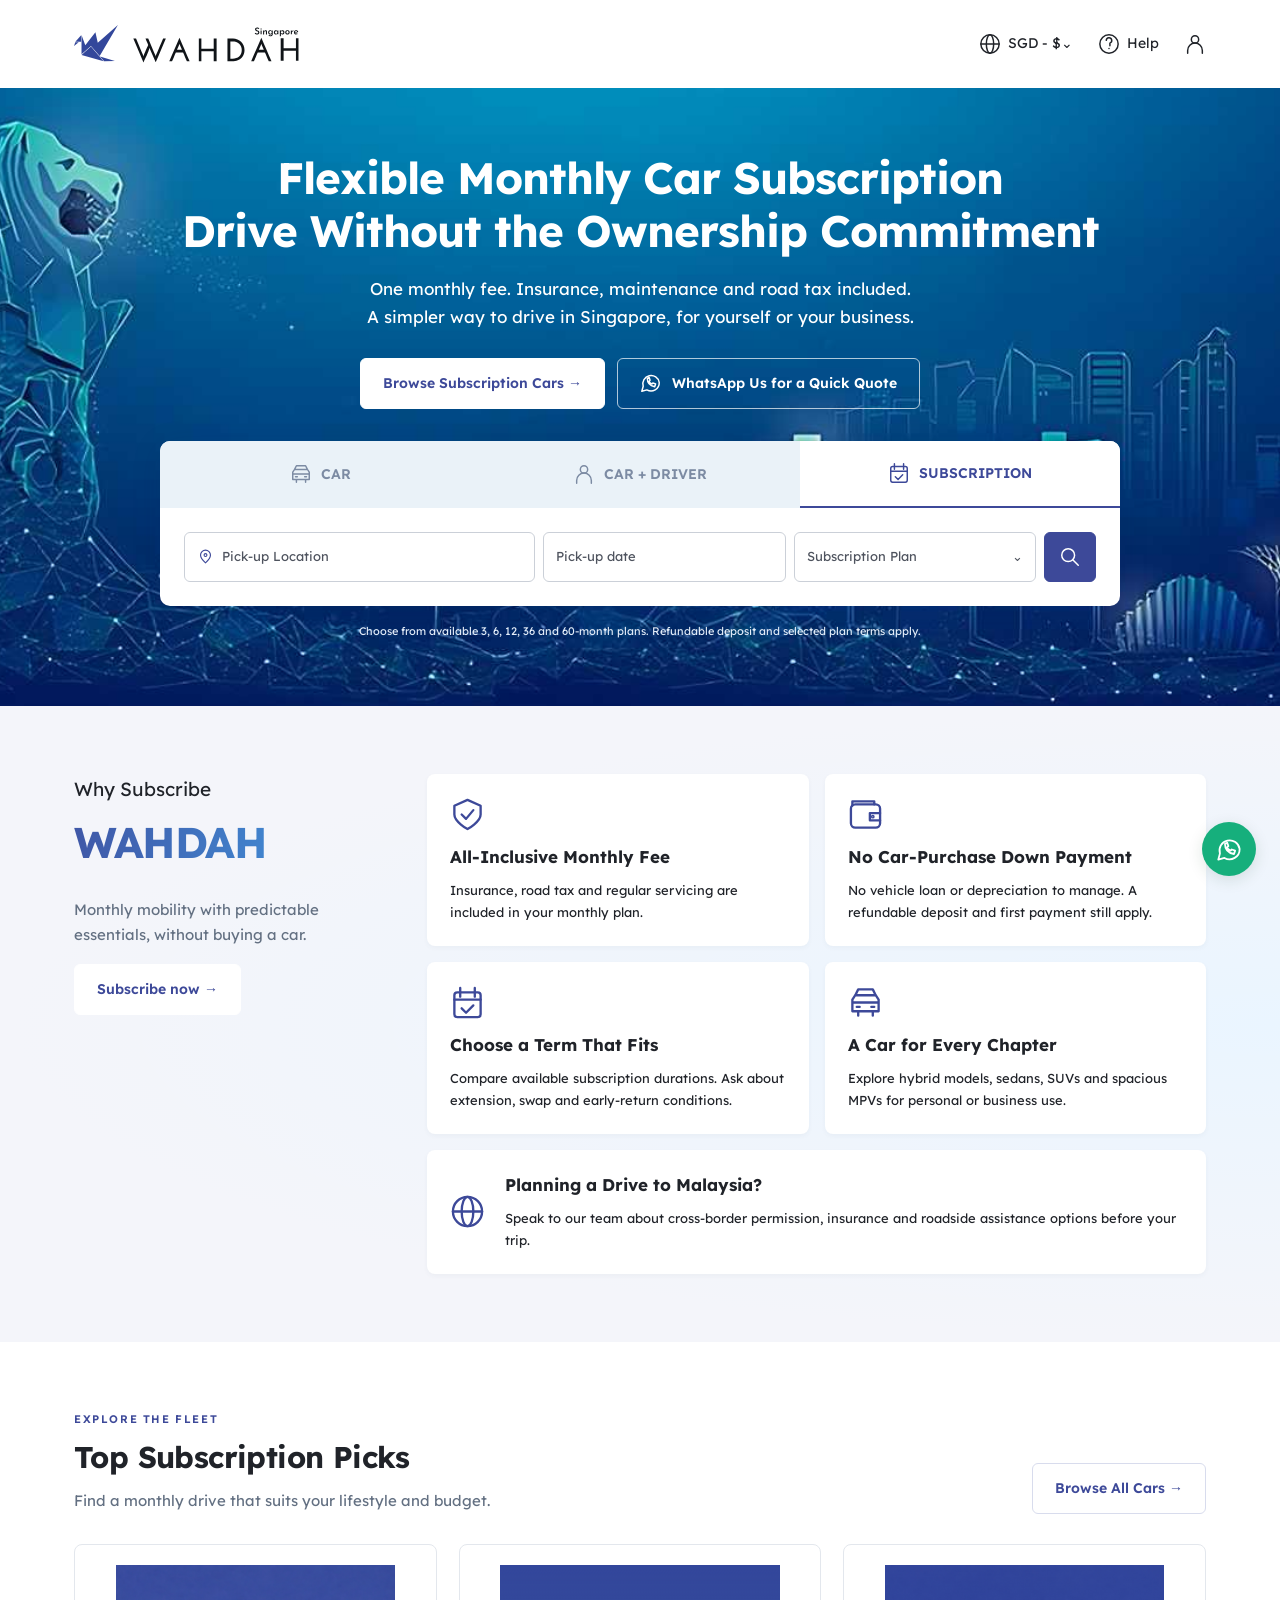
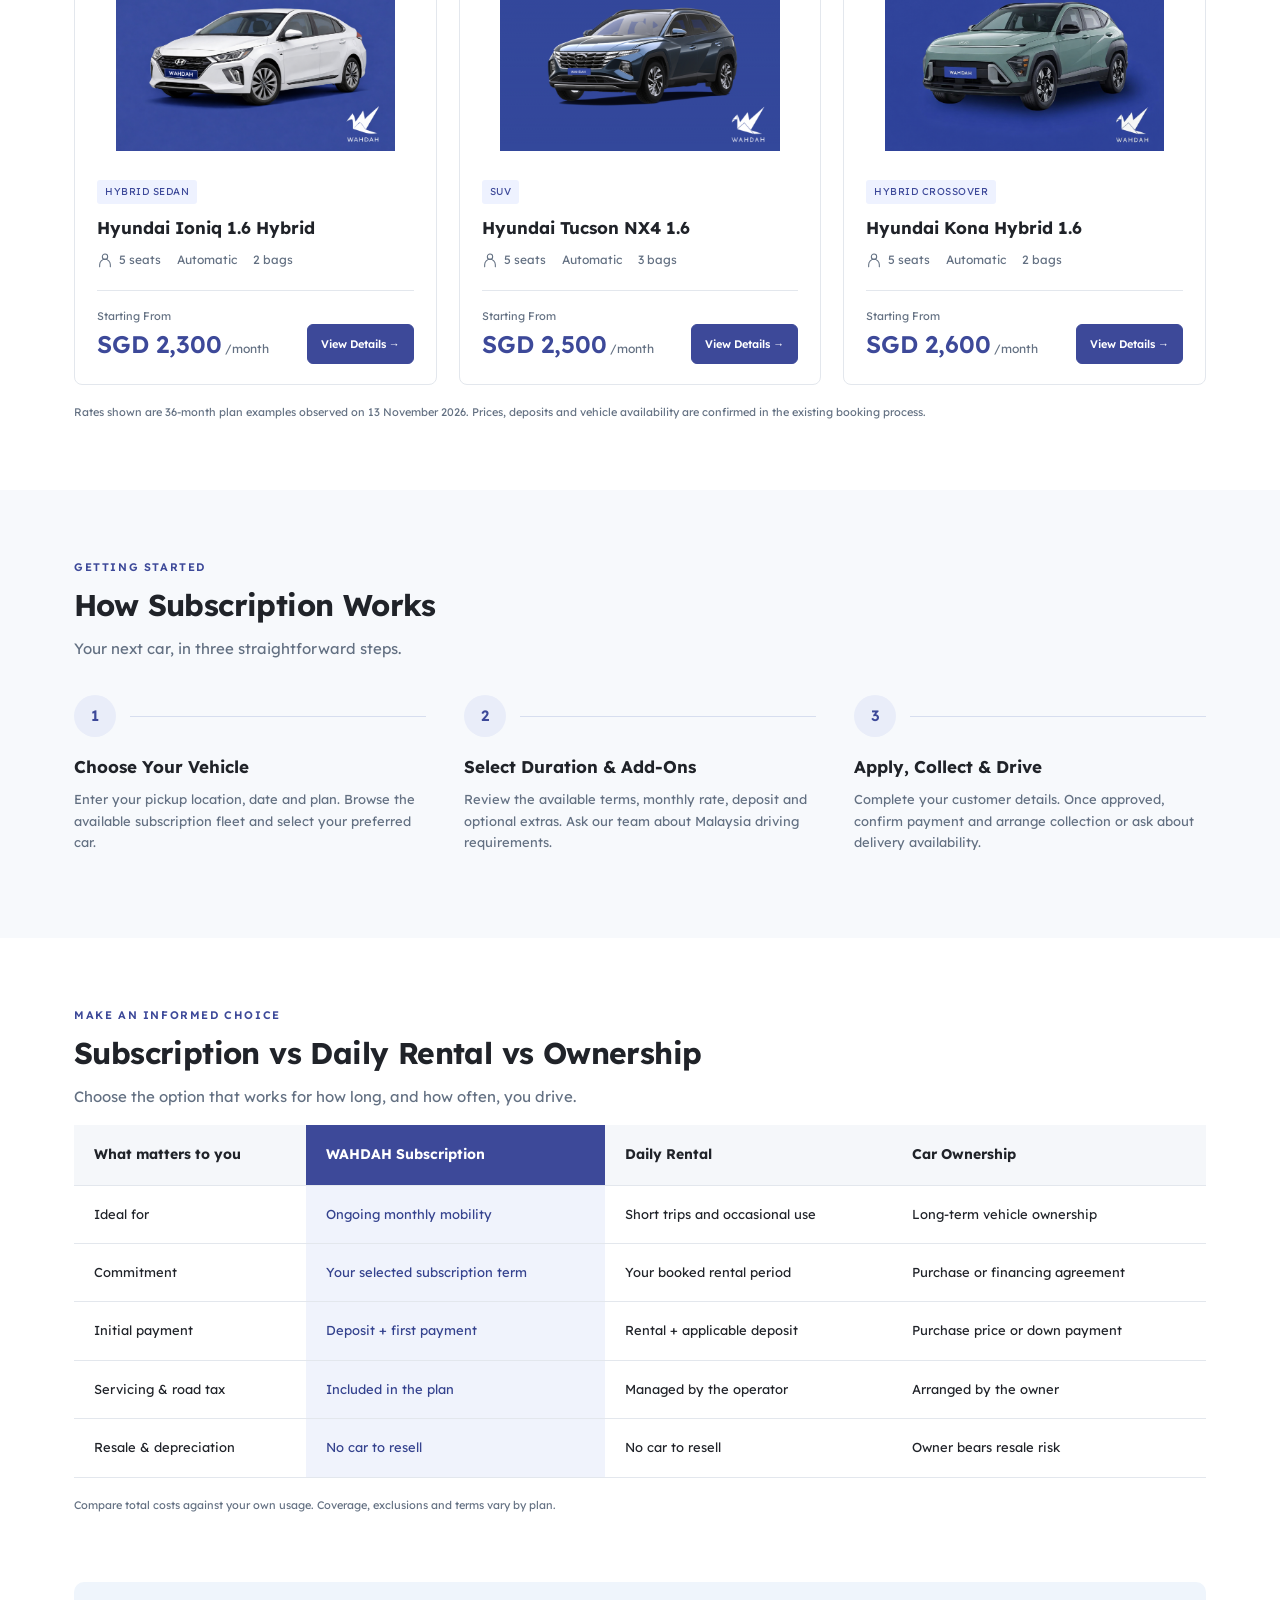
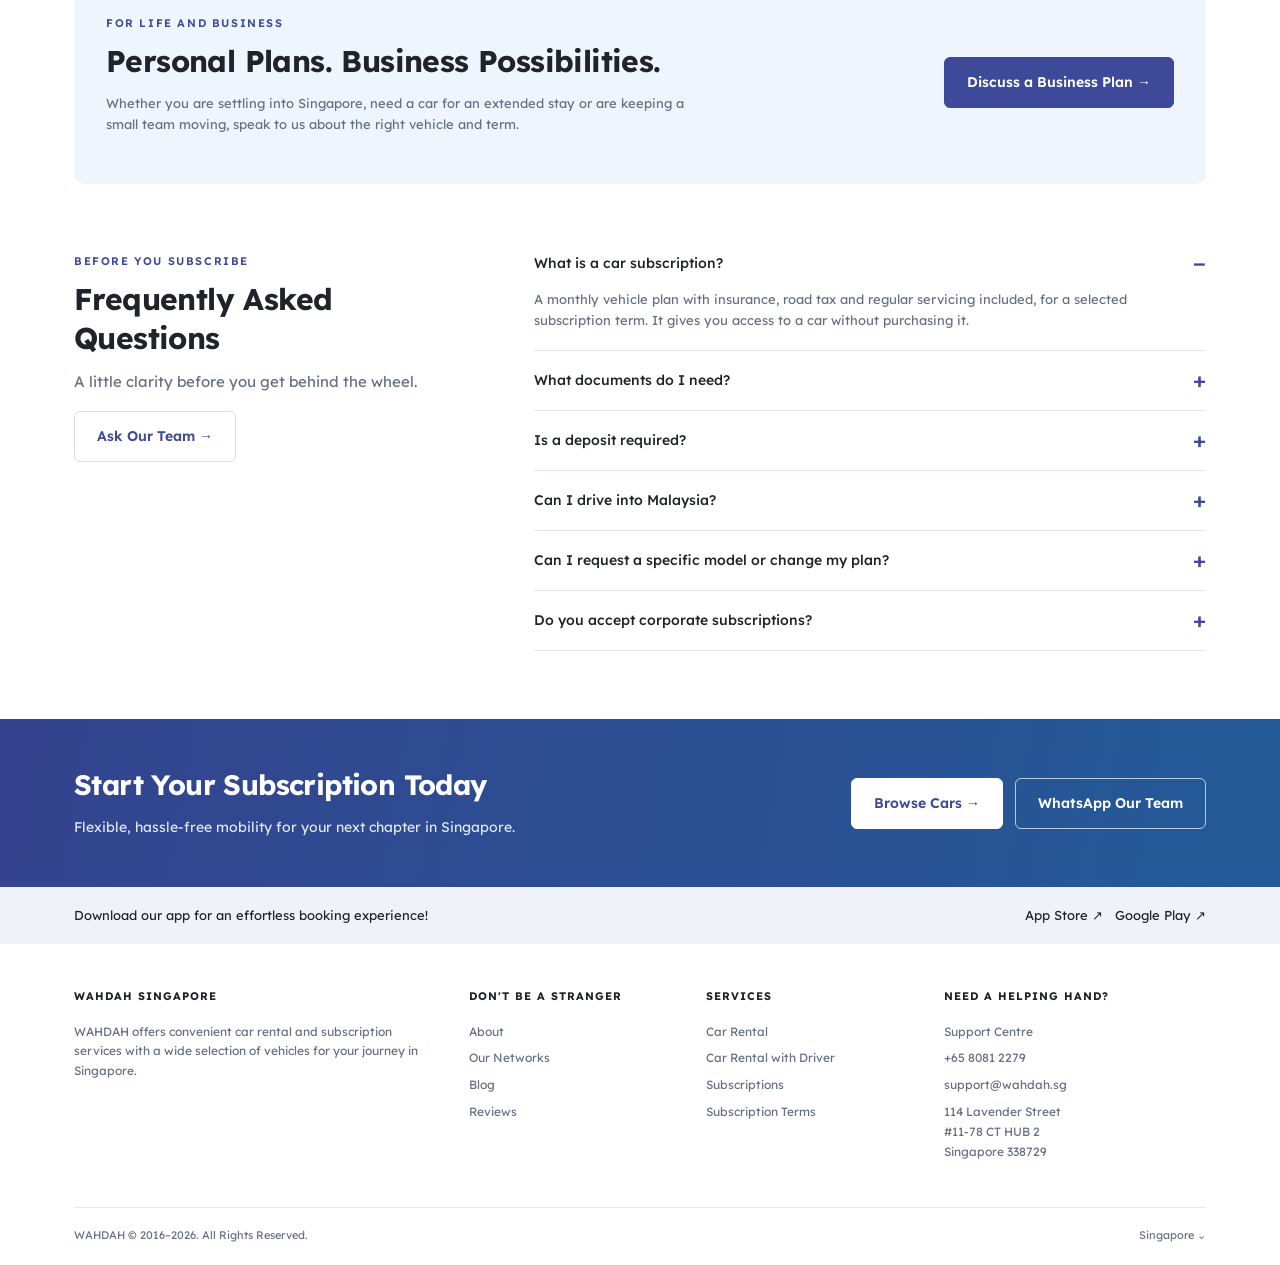
==== index.html @ 281c5d8b "Publish WAHDAH subscription landing page mockup" ====
<!doctype html>
<html lang="en"><head><meta charset="utf-8"><meta name="viewport" content="width=device-width, initial-scale=1"><title>Car Subscription in Singapore | WAHDAH</title><meta name="description" content="Explore WAHDAH monthly car subscriptions in Singapore. Compare vehicles, understand inclusions and continue through the existing booking experience."><link href="https://fonts.googleapis.com/css2?family=Lexend:wght@400;500;600;700&display=swap" rel="stylesheet">
<style>
:root{--brand:#3d4999;--blue:#459cde;--ink:#202329;--muted:#637082;--line:#e3e7ed;--soft:#f2f6fc}*{box-sizing:border-box}html{scroll-behavior:smooth;scroll-padding-top:25px}body{margin:0;background:#fff;color:var(--ink);font-family:Lexend,Arial,sans-serif;font-size:15px;line-height:1.65}a{color:inherit;text-decoration:none}button,input,select{font:inherit}a:focus-visible,button:focus-visible,summary:focus-visible{outline:3px solid #479de0;outline-offset:4px}.container{max-width:1180px;margin:auto;padding:0 24px}.site-header{height:88px;display:flex;align-items:center;justify-content:space-between;gap:20px}.logo{width:225px;max-width:100%;height:auto;display:block}.header-links{display:flex;gap:25px;align-items:center;font-size:14px}.header-links a{display:flex;align-items:center;gap:7px}.icon{width:22px;height:22px;vertical-align:middle;fill:none;stroke:currentColor;stroke-width:1.6;stroke-linecap:round;stroke-linejoin:round}.hero{background:#07377a url('[data-uri]') center/cover no-repeat;color:#fff;text-align:center;padding:64px 0 66px}.hero h1{font-size:44px;line-height:1.2;letter-spacing:-1px;margin:0 auto 17px;max-width:960px}.hero p{max-width:770px;margin:0 auto;font-size:17px}.hero .actions{justify-content:center;margin:27px 0 32px}.actions{display:flex;flex-wrap:wrap;gap:12px;align-items:center}.button{display:inline-flex;align-items:center;justify-content:center;gap:10px;border-radius:6px;padding:13px 22px;font-weight:600;font-size:14px;background:var(--brand);color:#fff;border:1px solid var(--brand);min-height:48px;transition:background .15s}.button:hover{background:#303b81}.button.white{background:#fff;color:var(--brand);border-color:#fff}.button.outline-light{background:transparent;color:#fff;border-color:#ffffffb0}.button.outline-light:hover{background:#ffffff17}.button.outline{background:#fff;color:var(--brand);border-color:#d8dced}.search-box{max-width:960px;margin:0 auto;background:#fff;color:var(--ink);border-radius:10px;overflow:hidden;text-align:left;box-shadow:0 6px 30px #061f5224}.service-tabs{display:grid;grid-template-columns:repeat(3,1fr);background:#eaf2f8}.service-tabs a{display:flex;justify-content:center;align-items:center;gap:9px;padding:21px 8px;font-size:14px;font-weight:600;color:#7c8ba3}.service-tabs .active{background:#fff;color:var(--brand);border-bottom:2px solid var(--brand)}.search-fields{display:grid;grid-template-columns:1.45fr 1fr 1fr 52px;gap:8px;padding:24px}.field{border:1px solid #cbd0d8;display:flex;gap:8px;align-items:center;border-radius:6px;padding:12px;color:#4e535e;font-size:13px;min-width:0}.field span{flex:1}.field .icon{width:17px;height:17px;color:var(--brand)}.search-button{padding:12px;min-height:50px}.hero-note{font-size:11px!important;margin-top:16px!important;color:#e3edf9}.eyebrow{font-size:11px;letter-spacing:1.6px;font-weight:600;color:var(--brand);text-transform:uppercase;margin-bottom:10px}h2{font-size:30px;line-height:1.3;letter-spacing:-.6px;margin:0 0 12px}h3{font-size:17px;line-height:1.4;margin:0 0 10px}p{margin:0 0 16px}.muted{color:var(--muted)}.section{padding:68px 0}.section-title{display:flex;justify-content:space-between;gap:25px;align-items:end;margin-bottom:30px}.section-title p{margin:0}.why{background:radial-gradient(ellipse at right,#eaf5ff,transparent 70%),#f4f5fa}.why-layout{display:grid;grid-template-columns:.8fr 2fr;gap:42px}.why-title{font-size:19px}.brand-word{font-size:43px;font-weight:700;letter-spacing:-1.5px;background:linear-gradient(100deg,#3f56a6,#429fe5);background-clip:text;color:transparent;display:block;margin:2px 0 20px}.benefits{display:grid;grid-template-columns:repeat(2,1fr);gap:16px}.benefit{padding:23px;background:#fff;border-radius:8px;box-shadow:0 2px 5px #233b5b0b}.benefit>.icon{width:35px;height:35px;color:var(--brand);margin-bottom:13px}.benefit p{font-size:13px;line-height:1.7;margin:0}.benefit.wide{grid-column:1/-1;display:flex;align-items:center;gap:20px}.benefit.wide>.icon{flex-shrink:0;margin:0}.cars{display:grid;grid-template-columns:repeat(3,1fr);gap:22px}.car{border:1px solid var(--line);border-radius:8px;overflow:hidden;background:#fff}.car-photo{height:210px;width:100%;object-fit:contain;padding:20px 12px 4px}.car-main{padding:15px 22px 20px}.tag{font-size:10px;color:var(--brand);background:#eef2ff;border-radius:3px;padding:4px 8px;display:inline-block;margin-bottom:12px;letter-spacing:.5px}.specs{display:flex;gap:16px;flex-wrap:wrap;font-size:12px;color:var(--muted);padding-bottom:20px;border-bottom:1px solid var(--line)}.specs span{display:flex;align-items:center;gap:6px}.specs .icon{width:16px;height:16px}.car-price{display:flex;justify-content:space-between;gap:10px;align-items:end;margin-top:16px}.price-label{font-size:11px;color:var(--muted)}.price{font-size:24px;font-weight:600;color:var(--brand)}.per{font-size:12px;color:var(--muted);font-weight:400}.car .button{font-size:11px;padding:10px 13px;min-height:40px}.caption{font-size:11px;color:var(--muted);margin:18px 0 0}.steps-wrap{background:#f7f9fc}.steps{display:grid;grid-template-columns:repeat(3,1fr);gap:38px;margin-top:34px}.step-no{display:flex;align-items:center;gap:14px;color:var(--brand);margin-bottom:18px}.step-no span{height:42px;width:42px;display:grid;place-items:center;border-radius:50%;background:#e9edf9;font-weight:600}.step-no:after{content:'';height:1px;background:#d7deef;flex:1}.steps p{color:var(--muted);font-size:13px}.table-wrap{overflow:auto}table{width:100%;border-collapse:collapse;font-size:13px;min-width:600px}th,td{text-align:left;padding:18px 20px;border-bottom:1px solid var(--line)}th{background:#f5f7fa;font-size:14px}th:nth-child(2),td:nth-child(2){background:#f0f3fc;color:#34428e}th:nth-child(2){background:var(--brand);color:#fff}.audience{display:grid;grid-template-columns:1.5fr 1fr;align-items:center;gap:45px;background:#eff5fc;border-radius:10px;padding:32px}.audience p{color:var(--muted);font-size:13px}.audience .actions{justify-content:end}.faq-layout{display:grid;grid-template-columns:1fr 1.7fr;gap:65px}details{border-bottom:1px solid var(--line);padding:18px 0}details:first-child{padding-top:0}summary{font-weight:500;list-style:none;display:flex;justify-content:space-between;gap:16px;font-size:14px;cursor:pointer}summary:after{content:'+';font-size:22px;line-height:1;color:var(--brand)}details[open] summary:after{content:'−'}details p{font-size:13px;color:var(--muted);margin:14px 25px 0 0}.closing{background:linear-gradient(100deg,#34438f,#235a97);color:#fff;padding:48px 0}.closing .container{display:flex;justify-content:space-between;gap:32px;align-items:center}.closing p{color:#e0e8f7;margin:0;font-size:14px}.closing h2{font-size:28px}.app-strip{background:#eff3f8;padding:18px 0;font-size:13px}.app-strip .container{display:flex;justify-content:space-between;gap:15px;flex-wrap:wrap}footer{padding:45px 0 20px;background:#fff}.footer-grid{display:grid;grid-template-columns:1.4fr .8fr .8fr 1fr;gap:28px;font-size:12px}.footer-grid h3{font-size:11px;letter-spacing:1px;margin-bottom:17px}.footer-grid p{color:var(--muted)}.footer-grid a{display:block;color:var(--muted);margin:7px 0}.footer-bottom{border-top:1px solid var(--line);margin-top:30px;padding-top:18px;display:flex;justify-content:space-between;font-size:11px;color:var(--muted)}.whatsapp{position:fixed;right:24px;bottom:24px;background:#16af7c;color:#fff;border-radius:50%;width:54px;height:54px;display:grid;place-items:center;box-shadow:0 4px 15px #143c2320}.whatsapp .icon{height:27px;width:27px}.sr-only{position:absolute;width:1px;height:1px;overflow:hidden;clip:rect(0,0,0,0)}@media(max-width:900px){.why-layout{grid-template-columns:1fr}.why-intro{max-width:550px}.cars{gap:14px}.car-main{padding:15px}.car-price{align-items:start;flex-direction:column}.faq-layout{gap:30px}.closing .container{align-items:start;flex-direction:column}.footer-grid{grid-template-columns:1fr 1fr}}@media(max-width:640px){body{font-size:14px}.container{padding:0 20px}.site-header{height:75px}.logo{width:175px}.header-links{gap:15px}.header-links .help-label{display:none}.hero{padding:40px 0}.hero h1{font-size:32px}.hero p{font-size:14px}.hero .actions{margin:24px 0}.button{font-size:12px;padding:12px 16px}.service-tabs a{font-size:10px;gap:5px;padding:17px 5px}.service-tabs .icon{width:18px}.search-fields{grid-template-columns:1fr;padding:17px;gap:10px}.search-button{width:100%}.search-button:after{content:'Search';font-size:13px}.section{padding:43px 0}h2{font-size:26px}.section-title{align-items:start;flex-direction:column;gap:18px}.benefits,.cars,.steps,.faq-layout,.audience{grid-template-columns:1fr}.benefit.wide{display:block}.benefit.wide>.icon{margin-bottom:13px}.brand-word{font-size:39px}.car-photo{height:220px}.car-price{flex-direction:row;align-items:center}.steps{gap:22px}.audience{padding:25px;gap:10px}.audience .actions{justify-content:start}.footer-grid{grid-template-columns:1fr 1fr;gap:25px 18px}.footer-grid>div:first-child{grid-column:1/-1}.footer-bottom{gap:16px;flex-wrap:wrap}.whatsapp{right:15px;bottom:15px;width:48px;height:48px}}@media(prefers-reduced-motion:reduce){html{scroll-behavior:auto}}
</style></head><body>
<svg aria-hidden="true" style="position:absolute;width:0;height:0;overflow:hidden" xmlns="http://www.w3.org/2000/svg"><defs><symbol id="car" viewBox="0 0 24 24"><path d="m5 7 2-4h10l2 4 2 3v8H3v-8l2-3Zm0 0h14M3 12h18M7 18v3M17 18v3M6 15h2m8 0h2"/></symbol><symbol id="pin" viewBox="0 0 24 24"><path d="M19 10c0 5-7 11-7 11S5 15 5 10a7 7 0 1 1 14 0Z"/><circle cx="12" cy="10" r="2"/></symbol><symbol id="search" viewBox="0 0 24 24"><circle cx="10" cy="10" r="7"/><path d="m15 15 6 6"/></symbol><symbol id="shield" viewBox="0 0 24 24"><path d="m12 2 9 4v6c0 5-9 10-9 10S3 17 3 12V6l9-4Z"/><path d="m8 12 3 3 5-6"/></symbol><symbol id="calendar" viewBox="0 0 24 24"><rect x="3" y="5" width="18" height="17" rx="2"/><path d="M7 2v6m10-6v6M3 10h18m-13 6 3 3 5-5"/></symbol><symbol id="wallet" viewBox="0 0 24 24"><rect x="2" y="5" width="20" height="16" rx="3"/><path d="M3 6V3h15v2m4 6h-7v5h7"/><circle cx="17" cy="13.5" r=".5"/></symbol><symbol id="person" viewBox="0 0 24 24"><circle cx="12" cy="7" r="4"/><path d="M4 22v-3a8 8 0 0 1 16 0v3"/></symbol><symbol id="globe" viewBox="0 0 24 24"><circle cx="12" cy="12" r="10"/><ellipse cx="12" cy="12" rx="4" ry="10"/><path d="M2 12h20"/></symbol><symbol id="help" viewBox="0 0 24 24"><circle cx="12" cy="12" r="10"/><path d="M9 8a3 3 0 1 1 4 3v3m-1 3h.01"/></symbol><symbol id="chat" viewBox="0 0 24 24"><path d="M21 11.5a9 9 0 0 1-13.5 8L2 21l1.5-5.5A9 9 0 1 1 21 11.5Z"/><path d="M8 7c0 5 3 8 8 9l1-3-3-1-1 1c-2-1-3-2-3-3l1-1-1-3-2 1Z"/></symbol></defs></svg>
<header class="container site-header"><a href="https://www.wahdah.sg/" aria-label="WAHDAH Singapore home"><img class="logo" src="[data-uri]" alt="WAHDAH Singapore"></a><nav class="header-links" aria-label="Main"><a href="https://www.wahdah.sg/subscriptions"><svg class="icon"><use href="#globe"/></svg> SGD - $⌄</a><a href="https://www.wahdah.sg/help" aria-label="Support centre"><svg class="icon"><use href="#help"/></svg><span class="help-label">Help</span></a><a href="https://www.wahdah.sg/subscriptions" aria-label="My account"><svg class="icon"><use href="#person"/></svg></a></nav></header>
<main>
<section class="hero"><div class="container"><h1>Flexible Monthly Car Subscription<br>Drive Without the Ownership Commitment</h1><p>One monthly fee. Insurance, maintenance and road tax included.<br>A simpler way to drive in Singapore, for yourself or your business.</p><div class="actions"><a class="button white" href="#subscription-cars">Browse Subscription Cars →</a><a class="button outline-light" href="https://api.whatsapp.com/send?phone=6580812279"><svg class="icon"><use href="#chat"/></svg>WhatsApp Us for a Quick Quote</a></div>
<div class="search-box" aria-label="Current subscription search layout"><nav class="service-tabs" aria-label="Services"><a href="https://www.wahdah.sg/"><svg class="icon"><use href="#car"/></svg>CAR</a><a href="https://www.wahdah.sg/car-with-driver"><svg class="icon"><use href="#person"/></svg>CAR + DRIVER</a><a class="active" href="https://www.wahdah.sg/subscriptions" aria-current="page"><svg class="icon"><use href="#calendar"/></svg>SUBSCRIPTION</a></nav><div class="search-fields"><a class="field" href="https://www.wahdah.sg/subscriptions"><svg class="icon"><use href="#pin"/></svg><span>Pick-up Location</span></a><a class="field" href="https://www.wahdah.sg/subscriptions"><span>Pick-up date</span></a><a class="field" href="https://www.wahdah.sg/subscriptions"><span>Subscription Plan</span>⌄</a><a class="button search-button" href="https://www.wahdah.sg/subscriptions" aria-label="Search on WAHDAH"><svg class="icon"><use href="#search"/></svg></a></div></div><p class="hero-note">Choose from available 3, 6, 12, 36 and 60-month plans. Refundable deposit and selected plan terms apply.</p></div></section>
<section class="section why"><div class="container why-layout"><div class="why-intro"><div class="why-title">Why Subscribe</div><span class="brand-word">WAHDAH</span><p class="muted">Monthly mobility with predictable essentials, without buying a car.</p><a href="https://www.wahdah.sg/subscriptions" class="button white">Subscribe now →</a></div><div class="benefits"><article class="benefit"><svg class="icon"><use href="#shield"/></svg><h3>All-Inclusive Monthly Fee</h3><p>Insurance, road tax and regular servicing are included in your monthly plan.</p></article><article class="benefit"><svg class="icon"><use href="#wallet"/></svg><h3>No Car-Purchase Down Payment</h3><p>No vehicle loan or depreciation to manage. A refundable deposit and first payment still apply.</p></article><article class="benefit"><svg class="icon"><use href="#calendar"/></svg><h3>Choose a Term That Fits</h3><p>Compare available subscription durations. Ask about extension, swap and early-return conditions.</p></article><article class="benefit"><svg class="icon"><use href="#car"/></svg><h3>A Car for Every Chapter</h3><p>Explore hybrid models, sedans, SUVs and spacious MPVs for personal or business use.</p></article><article class="benefit wide"><svg class="icon"><use href="#globe"/></svg><div><h3>Planning a Drive to Malaysia?</h3><p>Speak to our team about cross-border permission, insurance and roadside assistance options before your trip.</p></div></article></div></div></section>
<section class="section" id="subscription-cars"><div class="container"><div class="section-title"><div><div class="eyebrow">Explore the fleet</div><h2>Top Subscription Picks</h2><p class="muted">Find a monthly drive that suits your lifestyle and budget.</p></div><a class="button outline" href="https://www.wahdah.sg/subscriptions">Browse All Cars →</a></div><div class="cars">
<article class="car"><img class="car-photo" src="[data-uri]" alt="Hyundai Ioniq Hybrid"><div class="car-main"><span class="tag">HYBRID SEDAN</span><h3>Hyundai Ioniq 1.6 Hybrid</h3><div class="specs"><span><svg class="icon"><use href="#person"/></svg>5 seats</span><span>Automatic</span><span>2 bags</span></div><div class="car-price"><div><div class="price-label">Starting From</div><div class="price">SGD 2,300<span class="per"> /month</span></div></div><a class="button" href="https://www.wahdah.sg/subscriptions">View Details →</a></div></div></article>
<article class="car"><img class="car-photo" src="[data-uri]" alt="Hyundai Tucson NX4"><div class="car-main"><span class="tag">SUV</span><h3>Hyundai Tucson NX4 1.6</h3><div class="specs"><span><svg class="icon"><use href="#person"/></svg>5 seats</span><span>Automatic</span><span>3 bags</span></div><div class="car-price"><div><div class="price-label">Starting From</div><div class="price">SGD 2,500<span class="per"> /month</span></div></div><a class="button" href="https://www.wahdah.sg/subscriptions">View Details →</a></div></div></article>
<article class="car"><img class="car-photo" src="[data-uri]" alt="Hyundai Kona Hybrid"><div class="car-main"><span class="tag">HYBRID CROSSOVER</span><h3>Hyundai Kona Hybrid 1.6</h3><div class="specs"><span><svg class="icon"><use href="#person"/></svg>5 seats</span><span>Automatic</span><span>2 bags</span></div><div class="car-price"><div><div class="price-label">Starting From</div><div class="price">SGD 2,600<span class="per"> /month</span></div></div><a class="button" href="https://www.wahdah.sg/subscriptions">View Details →</a></div></div></article>
</div><p class="caption">Rates shown are 36-month plan examples observed on 13 November 2026. Prices, deposits and vehicle availability are confirmed in the existing booking process.</p></div></section>
<section class="section steps-wrap"><div class="container"><div class="eyebrow">Getting started</div><h2>How Subscription Works</h2><p class="muted">Your next car, in three straightforward steps.</p><div class="steps"><article><div class="step-no"><span>1</span></div><h3>Choose Your Vehicle</h3><p>Enter your pickup location, date and plan. Browse the available subscription fleet and select your preferred car.</p></article><article><div class="step-no"><span>2</span></div><h3>Select Duration & Add-Ons</h3><p>Review the available terms, monthly rate, deposit and optional extras. Ask our team about Malaysia driving requirements.</p></article><article><div class="step-no"><span>3</span></div><h3>Apply, Collect & Drive</h3><p>Complete your customer details. Once approved, confirm payment and arrange collection or ask about delivery availability.</p></article></div></div></section>
<section class="section"><div class="container"><div class="eyebrow">Make an informed choice</div><h2>Subscription vs Daily Rental vs Ownership</h2><p class="muted">Choose the option that works for how long, and how often, you drive.</p><div class="table-wrap"><table><thead><tr><th>What matters to you</th><th>WAHDAH Subscription</th><th>Daily Rental</th><th>Car Ownership</th></tr></thead><tbody><tr><td>Ideal for</td><td>Ongoing monthly mobility</td><td>Short trips and occasional use</td><td>Long-term vehicle ownership</td></tr><tr><td>Commitment</td><td>Your selected subscription term</td><td>Your booked rental period</td><td>Purchase or financing agreement</td></tr><tr><td>Initial payment</td><td>Deposit + first payment</td><td>Rental + applicable deposit</td><td>Purchase price or down payment</td></tr><tr><td>Servicing & road tax</td><td>Included in the plan</td><td>Managed by the operator</td><td>Arranged by the owner</td></tr><tr><td>Resale & depreciation</td><td>No car to resell</td><td>No car to resell</td><td>Owner bears resale risk</td></tr></tbody></table></div><p class="caption">Compare total costs against your own usage. Coverage, exclusions and terms vary by plan.</p></div></section>
<div class="container"><section class="audience"><div><div class="eyebrow">For life and business</div><h2>Personal Plans. Business Possibilities.</h2><p>Whether you are settling into Singapore, need a car for an extended stay or are keeping a small team moving, speak to us about the right vehicle and term.</p></div><div class="actions"><a class="button" href="https://api.whatsapp.com/send?phone=6580812279">Discuss a Business Plan →</a></div></section></div>
<section class="section"><div class="container faq-layout"><div><div class="eyebrow">Before you subscribe</div><h2>Frequently Asked Questions</h2><p class="muted">A little clarity before you get behind the wheel.</p><a class="button outline" href="https://api.whatsapp.com/send?phone=6580812279">Ask Our Team →</a></div><div><details open><summary>What is a car subscription?</summary><p>A monthly vehicle plan with insurance, road tax and regular servicing included, for a selected subscription term. It gives you access to a car without purchasing it.</p></details><details><summary>What documents do I need?</summary><p>Have your NRIC/FIN or passport and valid driving licence ready. Our team will confirm eligibility, proof of residence and any other documents required for your application.</p></details><details><summary>Is a deposit required?</summary><p>A refundable deposit applies and varies by vehicle and plan. Your booking summary shows the deposit and first payment after approval. No car-purchase down payment does not mean no initial payment.</p></details><details><summary>Can I drive into Malaysia?</summary><p>Contact our team before travelling to confirm cross-border permission, insurance, roadside assistance, applicable charges and any other requirements.</p></details><details><summary>Can I request a specific model or change my plan?</summary><p>You can select a listed vehicle or ask about a preferred model, subject to availability. Extensions, swaps and early returns depend on your agreement and applicable conditions.</p></details><details><summary>Do you accept corporate subscriptions?</summary><p>Contact our team about business subscriptions, multiple vehicles, duration and billing requirements.</p></details></div></div></section>
<section class="closing"><div class="container"><div><h2>Start Your Subscription Today</h2><p>Flexible, hassle-free mobility for your next chapter in Singapore.</p></div><div class="actions"><a class="button white" href="#subscription-cars">Browse Cars →</a><a class="button outline-light" href="https://api.whatsapp.com/send?phone=6580812279">WhatsApp Our Team</a></div></div></section>
</main><div class="app-strip"><div class="container"><span>Download our app for an effortless booking experience!</span><span><a href="https://apps.apple.com/my/app/wahdah/id6504530804">App Store ↗</a> &nbsp; <a href="https://play.google.com/store/apps/details?id=com.wahdah.user">Google Play ↗</a></span></div></div>
<footer><div class="container"><div class="footer-grid"><div><h3>WAHDAH SINGAPORE</h3><p>WAHDAH offers convenient car rental and subscription services with a wide selection of vehicles for your journey in Singapore.</p></div><div><h3>DON'T BE A STRANGER</h3><a href="https://www.wahdah.sg/about">About</a><a href="https://www.wahdah.sg/our-networks">Our Networks</a><a href="https://www.wahdah.sg/blog">Blog</a><a href="https://www.wahdah.sg/reviews">Reviews</a></div><div><h3>SERVICES</h3><a href="https://www.wahdah.sg/rental">Car Rental</a><a href="https://www.wahdah.sg/car-with-driver">Car Rental with Driver</a><a href="https://www.wahdah.sg/subscriptions">Subscriptions</a><a href="https://www.wahdah.sg/rental/subscription-terms-&-conditions">Subscription Terms</a></div><div><h3>NEED A HELPING HAND?</h3><a href="https://www.wahdah.sg/help">Support Centre</a><a href="https://api.whatsapp.com/send?phone=6580812279">+65 8081 2279</a><a href="mailto:support@wahdah.sg">support@wahdah.sg</a><p>114 Lavender Street<br>#11-78 CT HUB 2<br>Singapore 338729</p></div></div><div class="footer-bottom"><span>WAHDAH © 2016–2026. All Rights Reserved.</span><span>Singapore ⌄</span></div></div></footer>
<a class="whatsapp" href="https://api.whatsapp.com/send?phone=6580812279" aria-label="Chat with WAHDAH on WhatsApp"><svg class="icon"><use href="#chat"/></svg></a>
</body></html>
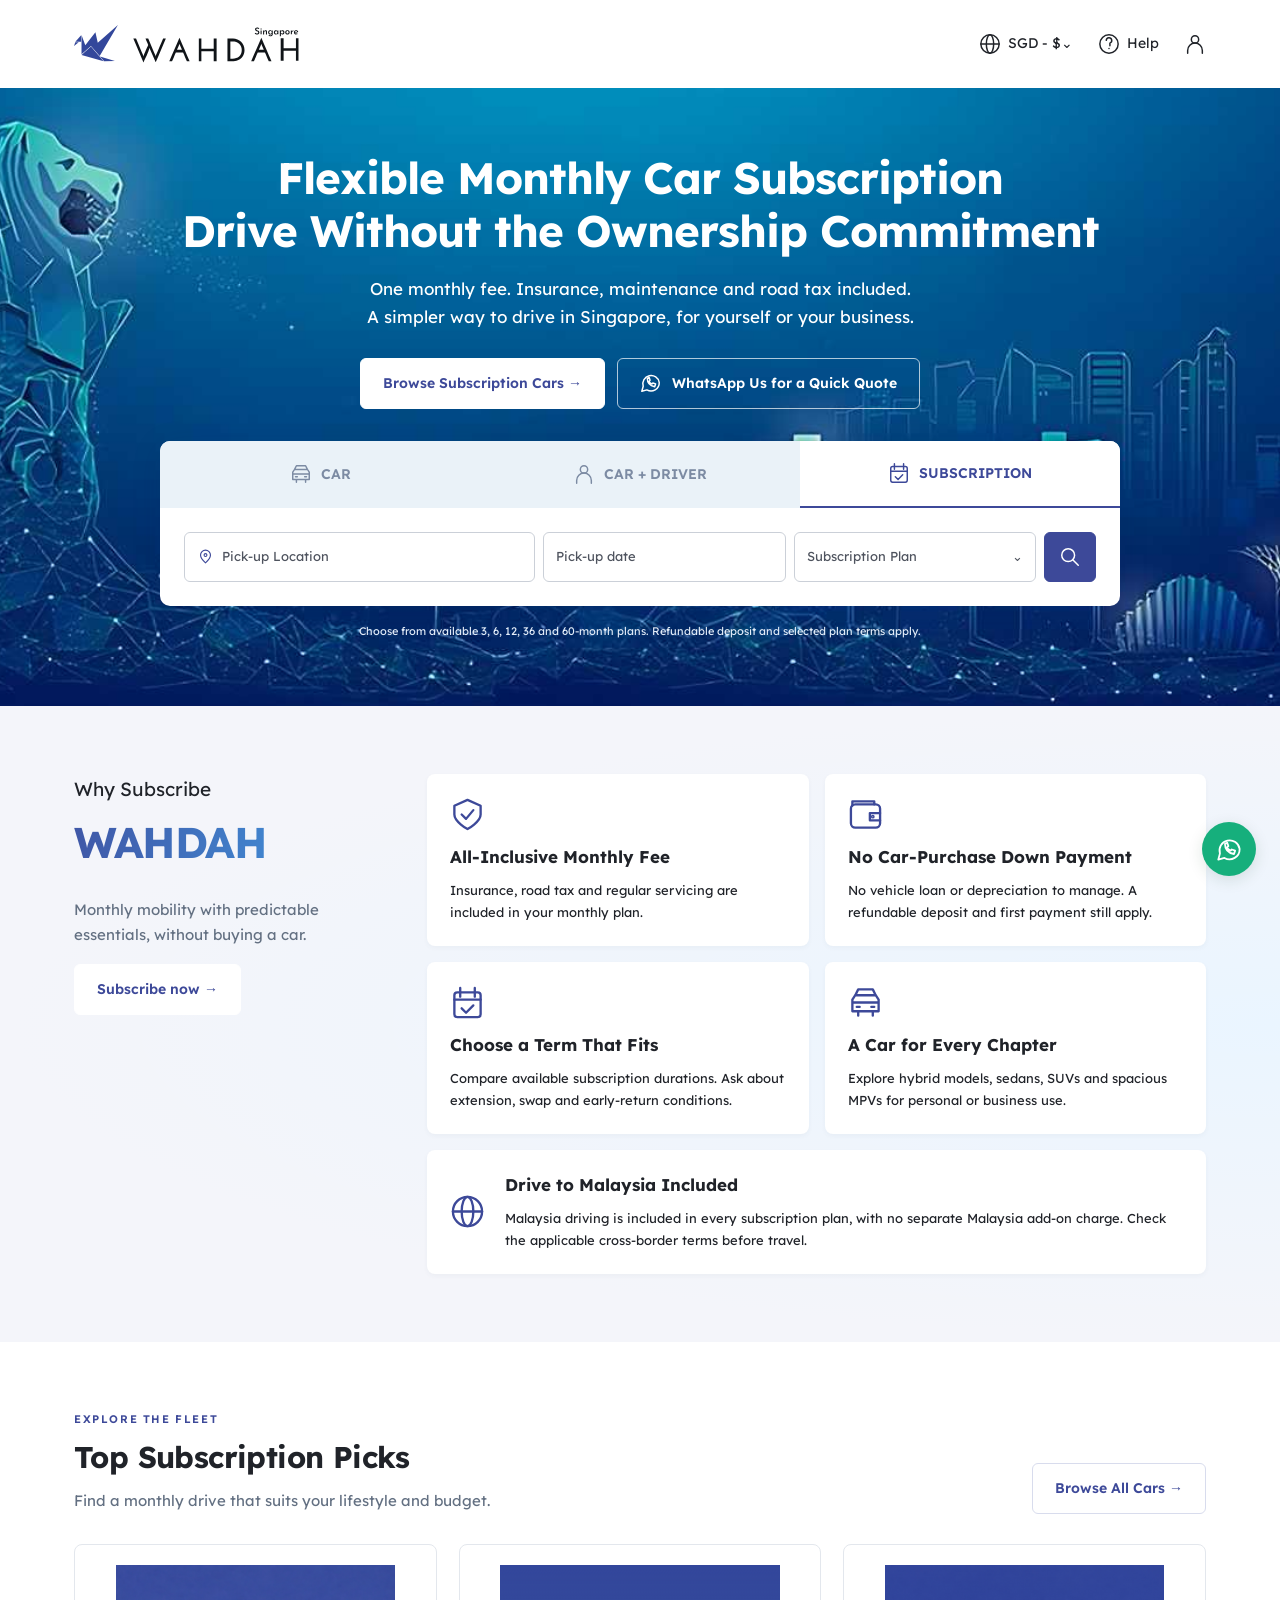
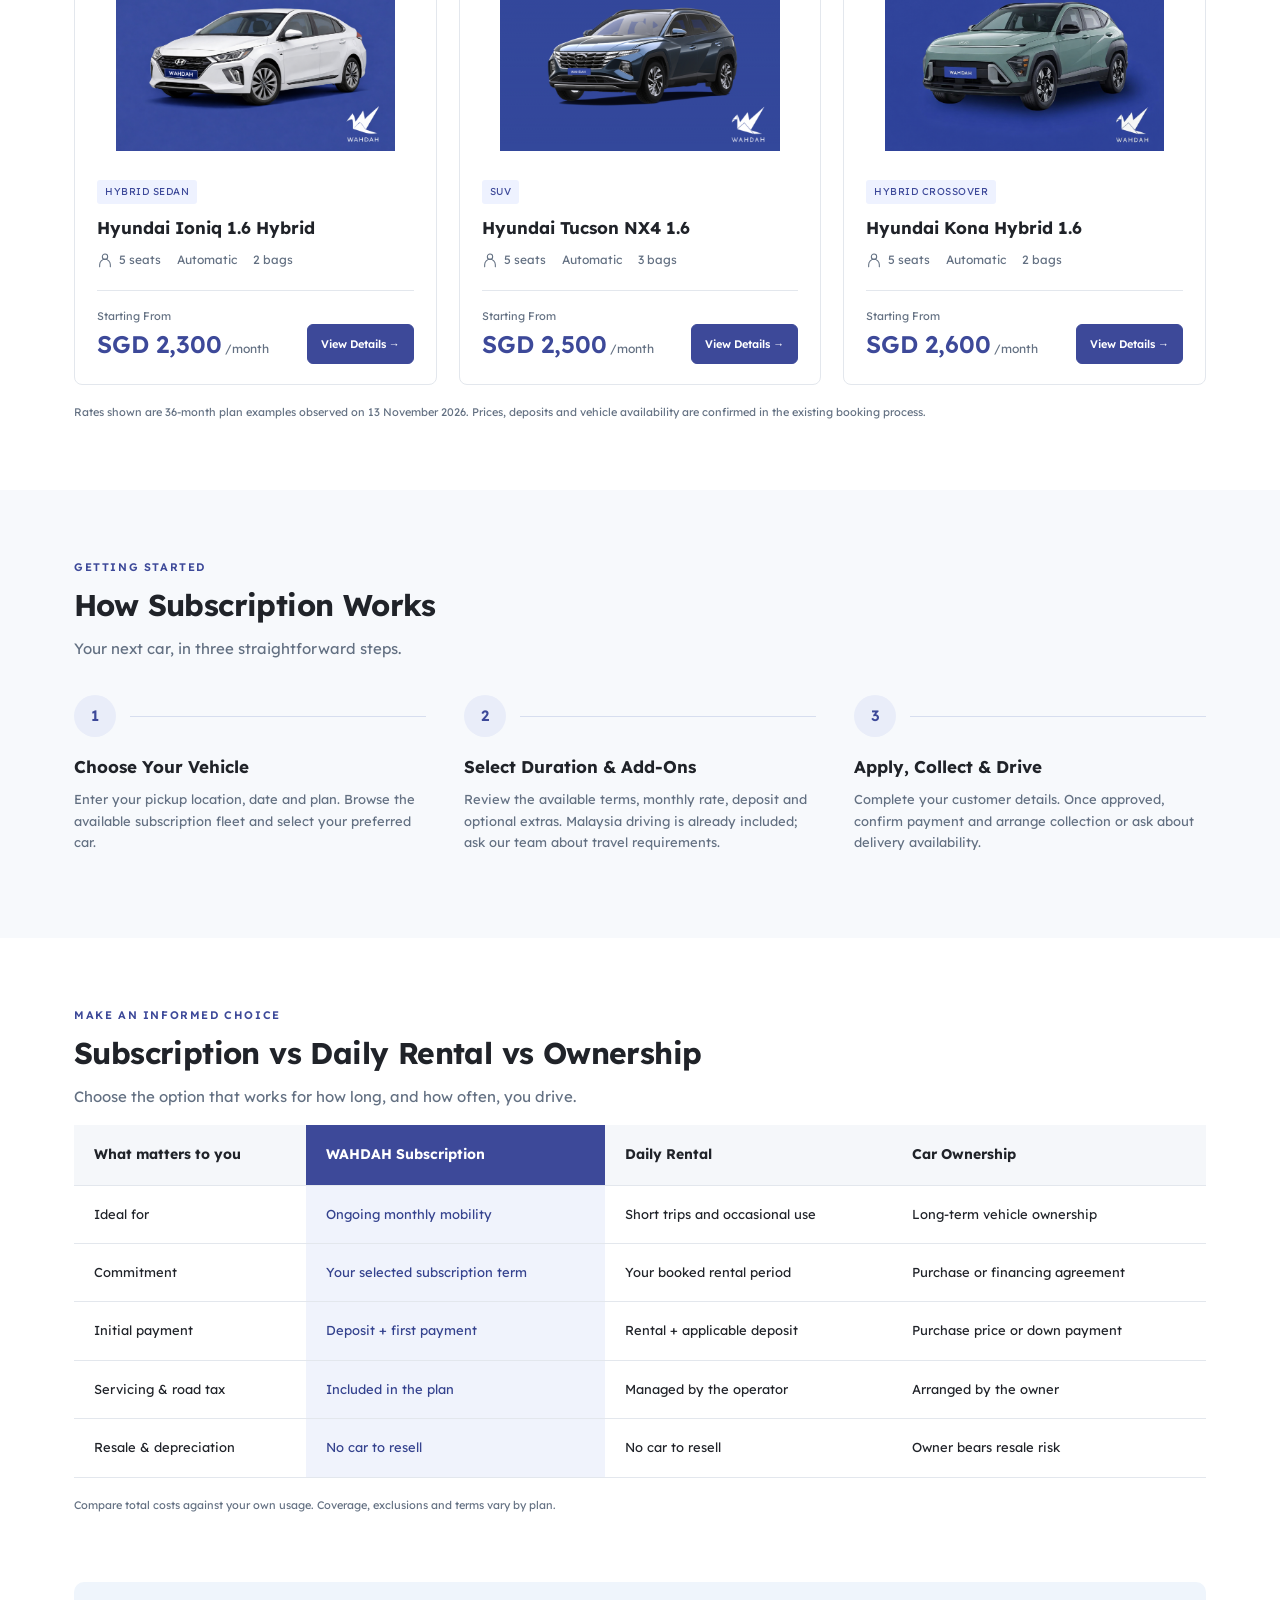
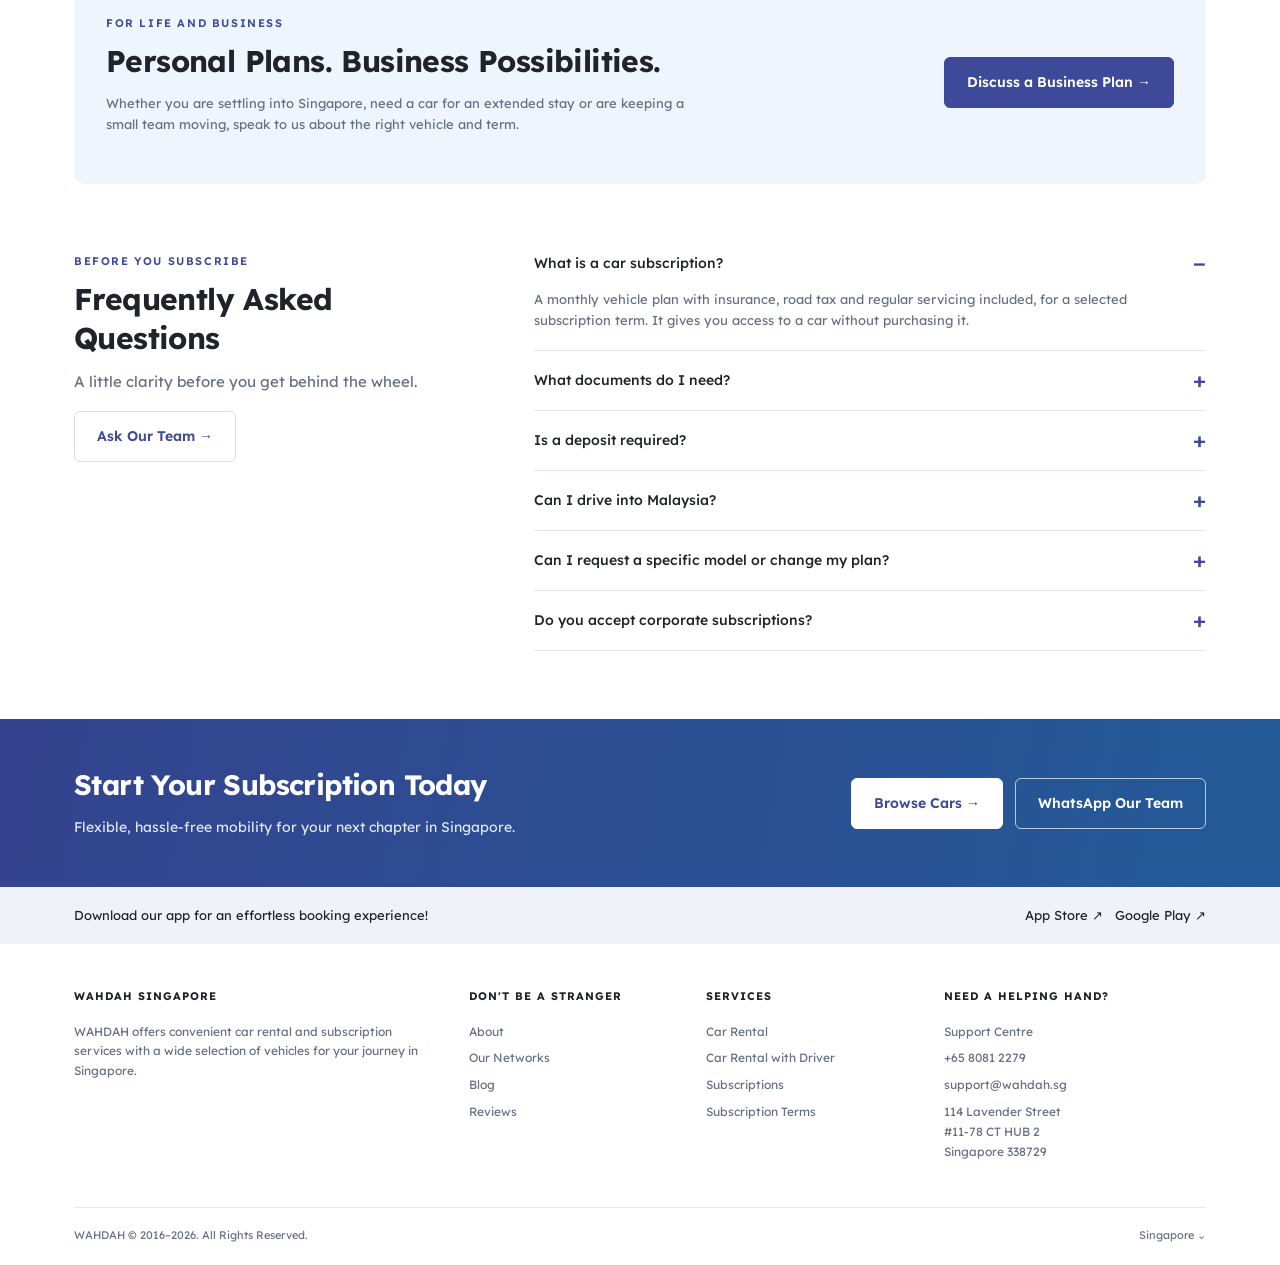
==== commit 487cb79b: "Show Malaysia driving as included in all subscription plans" ====
--- a/index.html
+++ b/index.html
@@ -4,22 +4,22 @@
 :root{--brand:#3d4999;--blue:#459cde;--ink:#202329;--muted:#637082;--line:#e3e7ed;--soft:#f2f6fc}*{box-sizing:border-box}html{scroll-behavior:smooth;scroll-padding-top:25px}body{margin:0;background:#fff;color:var(--ink);font-family:Lexend,Arial,sans-serif;font-size:15px;line-height:1.65}a{color:inherit;text-decoration:none}button,input,select{font:inherit}a:focus-visible,button:focus-visible,summary:focus-visible{outline:3px solid #479de0;outline-offset:4px}.container{max-width:1180px;margin:auto;padding:0 24px}.site-header{height:88px;display:flex;align-items:center;justify-content:space-between;gap:20px}.logo{width:225px;max-width:100%;height:auto;display:block}.header-links{display:flex;gap:25px;align-items:center;font-size:14px}.header-links a{display:flex;align-items:center;gap:7px}.icon{width:22px;height:22px;vertical-align:middle;fill:none;stroke:currentColor;stroke-width:1.6;stroke-linecap:round;stroke-linejoin:round}.hero{background:#07377a url('[data-uri]') center/cover no-repeat;color:#fff;text-align:center;padding:64px 0 66px}.hero h1{font-size:44px;line-height:1.2;letter-spacing:-1px;margin:0 auto 17px;max-width:960px}.hero p{max-width:770px;margin:0 auto;font-size:17px}.hero .actions{justify-content:center;margin:27px 0 32px}.actions{display:flex;flex-wrap:wrap;gap:12px;align-items:center}.button{display:inline-flex;align-items:center;justify-content:center;gap:10px;border-radius:6px;padding:13px 22px;font-weight:600;font-size:14px;background:var(--brand);color:#fff;border:1px solid var(--brand);min-height:48px;transition:background .15s}.button:hover{background:#303b81}.button.white{background:#fff;color:var(--brand);border-color:#fff}.button.outline-light{background:transparent;color:#fff;border-color:#ffffffb0}.button.outline-light:hover{background:#ffffff17}.button.outline{background:#fff;color:var(--brand);border-color:#d8dced}.search-box{max-width:960px;margin:0 auto;background:#fff;color:var(--ink);border-radius:10px;overflow:hidden;text-align:left;box-shadow:0 6px 30px #061f5224}.service-tabs{display:grid;grid-template-columns:repeat(3,1fr);background:#eaf2f8}.service-tabs a{display:flex;justify-content:center;align-items:center;gap:9px;padding:21px 8px;font-size:14px;font-weight:600;color:#7c8ba3}.service-tabs .active{background:#fff;color:var(--brand);border-bottom:2px solid var(--brand)}.search-fields{display:grid;grid-template-columns:1.45fr 1fr 1fr 52px;gap:8px;padding:24px}.field{border:1px solid #cbd0d8;display:flex;gap:8px;align-items:center;border-radius:6px;padding:12px;color:#4e535e;font-size:13px;min-width:0}.field span{flex:1}.field .icon{width:17px;height:17px;color:var(--brand)}.search-button{padding:12px;min-height:50px}.hero-note{font-size:11px!important;margin-top:16px!important;color:#e3edf9}.eyebrow{font-size:11px;letter-spacing:1.6px;font-weight:600;color:var(--brand);text-transform:uppercase;margin-bottom:10px}h2{font-size:30px;line-height:1.3;letter-spacing:-.6px;margin:0 0 12px}h3{font-size:17px;line-height:1.4;margin:0 0 10px}p{margin:0 0 16px}.muted{color:var(--muted)}.section{padding:68px 0}.section-title{display:flex;justify-content:space-between;gap:25px;align-items:end;margin-bottom:30px}.section-title p{margin:0}.why{background:radial-gradient(ellipse at right,#eaf5ff,transparent 70%),#f4f5fa}.why-layout{display:grid;grid-template-columns:.8fr 2fr;gap:42px}.why-title{font-size:19px}.brand-word{font-size:43px;font-weight:700;letter-spacing:-1.5px;background:linear-gradient(100deg,#3f56a6,#429fe5);background-clip:text;color:transparent;display:block;margin:2px 0 20px}.benefits{display:grid;grid-template-columns:repeat(2,1fr);gap:16px}.benefit{padding:23px;background:#fff;border-radius:8px;box-shadow:0 2px 5px #233b5b0b}.benefit>.icon{width:35px;height:35px;color:var(--brand);margin-bottom:13px}.benefit p{font-size:13px;line-height:1.7;margin:0}.benefit.wide{grid-column:1/-1;display:flex;align-items:center;gap:20px}.benefit.wide>.icon{flex-shrink:0;margin:0}.cars{display:grid;grid-template-columns:repeat(3,1fr);gap:22px}.car{border:1px solid var(--line);border-radius:8px;overflow:hidden;background:#fff}.car-photo{height:210px;width:100%;object-fit:contain;padding:20px 12px 4px}.car-main{padding:15px 22px 20px}.tag{font-size:10px;color:var(--brand);background:#eef2ff;border-radius:3px;padding:4px 8px;display:inline-block;margin-bottom:12px;letter-spacing:.5px}.specs{display:flex;gap:16px;flex-wrap:wrap;font-size:12px;color:var(--muted);padding-bottom:20px;border-bottom:1px solid var(--line)}.specs span{display:flex;align-items:center;gap:6px}.specs .icon{width:16px;height:16px}.car-price{display:flex;justify-content:space-between;gap:10px;align-items:end;margin-top:16px}.price-label{font-size:11px;color:var(--muted)}.price{font-size:24px;font-weight:600;color:var(--brand)}.per{font-size:12px;color:var(--muted);font-weight:400}.car .button{font-size:11px;padding:10px 13px;min-height:40px}.caption{font-size:11px;color:var(--muted);margin:18px 0 0}.steps-wrap{background:#f7f9fc}.steps{display:grid;grid-template-columns:repeat(3,1fr);gap:38px;margin-top:34px}.step-no{display:flex;align-items:center;gap:14px;color:var(--brand);margin-bottom:18px}.step-no span{height:42px;width:42px;display:grid;place-items:center;border-radius:50%;background:#e9edf9;font-weight:600}.step-no:after{content:'';height:1px;background:#d7deef;flex:1}.steps p{color:var(--muted);font-size:13px}.table-wrap{overflow:auto}table{width:100%;border-collapse:collapse;font-size:13px;min-width:600px}th,td{text-align:left;padding:18px 20px;border-bottom:1px solid var(--line)}th{background:#f5f7fa;font-size:14px}th:nth-child(2),td:nth-child(2){background:#f0f3fc;color:#34428e}th:nth-child(2){background:var(--brand);color:#fff}.audience{display:grid;grid-template-columns:1.5fr 1fr;align-items:center;gap:45px;background:#eff5fc;border-radius:10px;padding:32px}.audience p{color:var(--muted);font-size:13px}.audience .actions{justify-content:end}.faq-layout{display:grid;grid-template-columns:1fr 1.7fr;gap:65px}details{border-bottom:1px solid var(--line);padding:18px 0}details:first-child{padding-top:0}summary{font-weight:500;list-style:none;display:flex;justify-content:space-between;gap:16px;font-size:14px;cursor:pointer}summary:after{content:'+';font-size:22px;line-height:1;color:var(--brand)}details[open] summary:after{content:'−'}details p{font-size:13px;color:var(--muted);margin:14px 25px 0 0}.closing{background:linear-gradient(100deg,#34438f,#235a97);color:#fff;padding:48px 0}.closing .container{display:flex;justify-content:space-between;gap:32px;align-items:center}.closing p{color:#e0e8f7;margin:0;font-size:14px}.closing h2{font-size:28px}.app-strip{background:#eff3f8;padding:18px 0;font-size:13px}.app-strip .container{display:flex;justify-content:space-between;gap:15px;flex-wrap:wrap}footer{padding:45px 0 20px;background:#fff}.footer-grid{display:grid;grid-template-columns:1.4fr .8fr .8fr 1fr;gap:28px;font-size:12px}.footer-grid h3{font-size:11px;letter-spacing:1px;margin-bottom:17px}.footer-grid p{color:var(--muted)}.footer-grid a{display:block;color:var(--muted);margin:7px 0}.footer-bottom{border-top:1px solid var(--line);margin-top:30px;padding-top:18px;display:flex;justify-content:space-between;font-size:11px;color:var(--muted)}.whatsapp{position:fixed;right:24px;bottom:24px;background:#16af7c;color:#fff;border-radius:50%;width:54px;height:54px;display:grid;place-items:center;box-shadow:0 4px 15px #143c2320}.whatsapp .icon{height:27px;width:27px}.sr-only{position:absolute;width:1px;height:1px;overflow:hidden;clip:rect(0,0,0,0)}@media(max-width:900px){.why-layout{grid-template-columns:1fr}.why-intro{max-width:550px}.cars{gap:14px}.car-main{padding:15px}.car-price{align-items:start;flex-direction:column}.faq-layout{gap:30px}.closing .container{align-items:start;flex-direction:column}.footer-grid{grid-template-columns:1fr 1fr}}@media(max-width:640px){body{font-size:14px}.container{padding:0 20px}.site-header{height:75px}.logo{width:175px}.header-links{gap:15px}.header-links .help-label{display:none}.hero{padding:40px 0}.hero h1{font-size:32px}.hero p{font-size:14px}.hero .actions{margin:24px 0}.button{font-size:12px;padding:12px 16px}.service-tabs a{font-size:10px;gap:5px;padding:17px 5px}.service-tabs .icon{width:18px}.search-fields{grid-template-columns:1fr;padding:17px;gap:10px}.search-button{width:100%}.search-button:after{content:'Search';font-size:13px}.section{padding:43px 0}h2{font-size:26px}.section-title{align-items:start;flex-direction:column;gap:18px}.benefits,.cars,.steps,.faq-layout,.audience{grid-template-columns:1fr}.benefit.wide{display:block}.benefit.wide>.icon{margin-bottom:13px}.brand-word{font-size:39px}.car-photo{height:220px}.car-price{flex-direction:row;align-items:center}.steps{gap:22px}.audience{padding:25px;gap:10px}.audience .actions{justify-content:start}.footer-grid{grid-template-columns:1fr 1fr;gap:25px 18px}.footer-grid>div:first-child{grid-column:1/-1}.footer-bottom{gap:16px;flex-wrap:wrap}.whatsapp{right:15px;bottom:15px;width:48px;height:48px}}@media(prefers-reduced-motion:reduce){html{scroll-behavior:auto}}
 </style></head><body>
 <svg aria-hidden="true" style="position:absolute;width:0;height:0;overflow:hidden" xmlns="http://www.w3.org/2000/svg"><defs><symbol id="car" viewBox="0 0 24 24"><path d="m5 7 2-4h10l2 4 2 3v8H3v-8l2-3Zm0 0h14M3 12h18M7 18v3M17 18v3M6 15h2m8 0h2"/></symbol><symbol id="pin" viewBox="0 0 24 24"><path d="M19 10c0 5-7 11-7 11S5 15 5 10a7 7 0 1 1 14 0Z"/><circle cx="12" cy="10" r="2"/></symbol><symbol id="search" viewBox="0 0 24 24"><circle cx="10" cy="10" r="7"/><path d="m15 15 6 6"/></symbol><symbol id="shield" viewBox="0 0 24 24"><path d="m12 2 9 4v6c0 5-9 10-9 10S3 17 3 12V6l9-4Z"/><path d="m8 12 3 3 5-6"/></symbol><symbol id="calendar" viewBox="0 0 24 24"><rect x="3" y="5" width="18" height="17" rx="2"/><path d="M7 2v6m10-6v6M3 10h18m-13 6 3 3 5-5"/></symbol><symbol id="wallet" viewBox="0 0 24 24"><rect x="2" y="5" width="20" height="16" rx="3"/><path d="M3 6V3h15v2m4 6h-7v5h7"/><circle cx="17" cy="13.5" r=".5"/></symbol><symbol id="person" viewBox="0 0 24 24"><circle cx="12" cy="7" r="4"/><path d="M4 22v-3a8 8 0 0 1 16 0v3"/></symbol><symbol id="globe" viewBox="0 0 24 24"><circle cx="12" cy="12" r="10"/><ellipse cx="12" cy="12" rx="4" ry="10"/><path d="M2 12h20"/></symbol><symbol id="help" viewBox="0 0 24 24"><circle cx="12" cy="12" r="10"/><path d="M9 8a3 3 0 1 1 4 3v3m-1 3h.01"/></symbol><symbol id="chat" viewBox="0 0 24 24"><path d="M21 11.5a9 9 0 0 1-13.5 8L2 21l1.5-5.5A9 9 0 1 1 21 11.5Z"/><path d="M8 7c0 5 3 8 8 9l1-3-3-1-1 1c-2-1-3-2-3-3l1-1-1-3-2 1Z"/></symbol></defs></svg>
-<header class="container site-header"><a href="https://www.wahdah.sg/" aria-label="WAHDAH Singapore home"><img class="logo" src="[data-uri]" alt="WAHDAH Singapore"></a><nav class="header-links" aria-label="Main"><a href="https://www.wahdah.sg/subscriptions"><svg class="icon"><use href="#globe"/></svg> SGD - $⌄</a><a href="https://www.wahdah.sg/help" aria-label="Support centre"><svg class="icon"><use href="#help"/></svg><span class="help-label">Help</span></a><a href="https://www.wahdah.sg/subscriptions" aria-label="My account"><svg class="icon"><use href="#person"/></svg></a></nav></header>
+<header class="container site-header"><a href="https://www.wahdah.sg/" aria-label="WAHDAH Singapore home"><img class="logo" src="[data-uri]" alt="WAHDAH Singapore"></a><nav class="header-links" aria-label="Main"><a href="booking.html?step=vehicles"><svg class="icon"><use href="#globe"/></svg> SGD - $⌄</a><a href="https://www.wahdah.sg/help" aria-label="Support centre"><svg class="icon"><use href="#help"/></svg><span class="help-label">Help</span></a><a href="booking.html?step=vehicles" aria-label="My account"><svg class="icon"><use href="#person"/></svg></a></nav></header>
 <main>
-<section class="hero"><div class="container"><h1>Flexible Monthly Car Subscription<br>Drive Without the Ownership Commitment</h1><p>One monthly fee. Insurance, maintenance and road tax included.<br>A simpler way to drive in Singapore, for yourself or your business.</p><div class="actions"><a class="button white" href="#subscription-cars">Browse Subscription Cars →</a><a class="button outline-light" href="https://api.whatsapp.com/send?phone=6580812279"><svg class="icon"><use href="#chat"/></svg>WhatsApp Us for a Quick Quote</a></div>
-<div class="search-box" aria-label="Current subscription search layout"><nav class="service-tabs" aria-label="Services"><a href="https://www.wahdah.sg/"><svg class="icon"><use href="#car"/></svg>CAR</a><a href="https://www.wahdah.sg/car-with-driver"><svg class="icon"><use href="#person"/></svg>CAR + DRIVER</a><a class="active" href="https://www.wahdah.sg/subscriptions" aria-current="page"><svg class="icon"><use href="#calendar"/></svg>SUBSCRIPTION</a></nav><div class="search-fields"><a class="field" href="https://www.wahdah.sg/subscriptions"><svg class="icon"><use href="#pin"/></svg><span>Pick-up Location</span></a><a class="field" href="https://www.wahdah.sg/subscriptions"><span>Pick-up date</span></a><a class="field" href="https://www.wahdah.sg/subscriptions"><span>Subscription Plan</span>⌄</a><a class="button search-button" href="https://www.wahdah.sg/subscriptions" aria-label="Search on WAHDAH"><svg class="icon"><use href="#search"/></svg></a></div></div><p class="hero-note">Choose from available 3, 6, 12, 36 and 60-month plans. Refundable deposit and selected plan terms apply.</p></div></section>
-<section class="section why"><div class="container why-layout"><div class="why-intro"><div class="why-title">Why Subscribe</div><span class="brand-word">WAHDAH</span><p class="muted">Monthly mobility with predictable essentials, without buying a car.</p><a href="https://www.wahdah.sg/subscriptions" class="button white">Subscribe now →</a></div><div class="benefits"><article class="benefit"><svg class="icon"><use href="#shield"/></svg><h3>All-Inclusive Monthly Fee</h3><p>Insurance, road tax and regular servicing are included in your monthly plan.</p></article><article class="benefit"><svg class="icon"><use href="#wallet"/></svg><h3>No Car-Purchase Down Payment</h3><p>No vehicle loan or depreciation to manage. A refundable deposit and first payment still apply.</p></article><article class="benefit"><svg class="icon"><use href="#calendar"/></svg><h3>Choose a Term That Fits</h3><p>Compare available subscription durations. Ask about extension, swap and early-return conditions.</p></article><article class="benefit"><svg class="icon"><use href="#car"/></svg><h3>A Car for Every Chapter</h3><p>Explore hybrid models, sedans, SUVs and spacious MPVs for personal or business use.</p></article><article class="benefit wide"><svg class="icon"><use href="#globe"/></svg><div><h3>Planning a Drive to Malaysia?</h3><p>Speak to our team about cross-border permission, insurance and roadside assistance options before your trip.</p></div></article></div></div></section>
-<section class="section" id="subscription-cars"><div class="container"><div class="section-title"><div><div class="eyebrow">Explore the fleet</div><h2>Top Subscription Picks</h2><p class="muted">Find a monthly drive that suits your lifestyle and budget.</p></div><a class="button outline" href="https://www.wahdah.sg/subscriptions">Browse All Cars →</a></div><div class="cars">
-<article class="car"><img class="car-photo" src="[data-uri]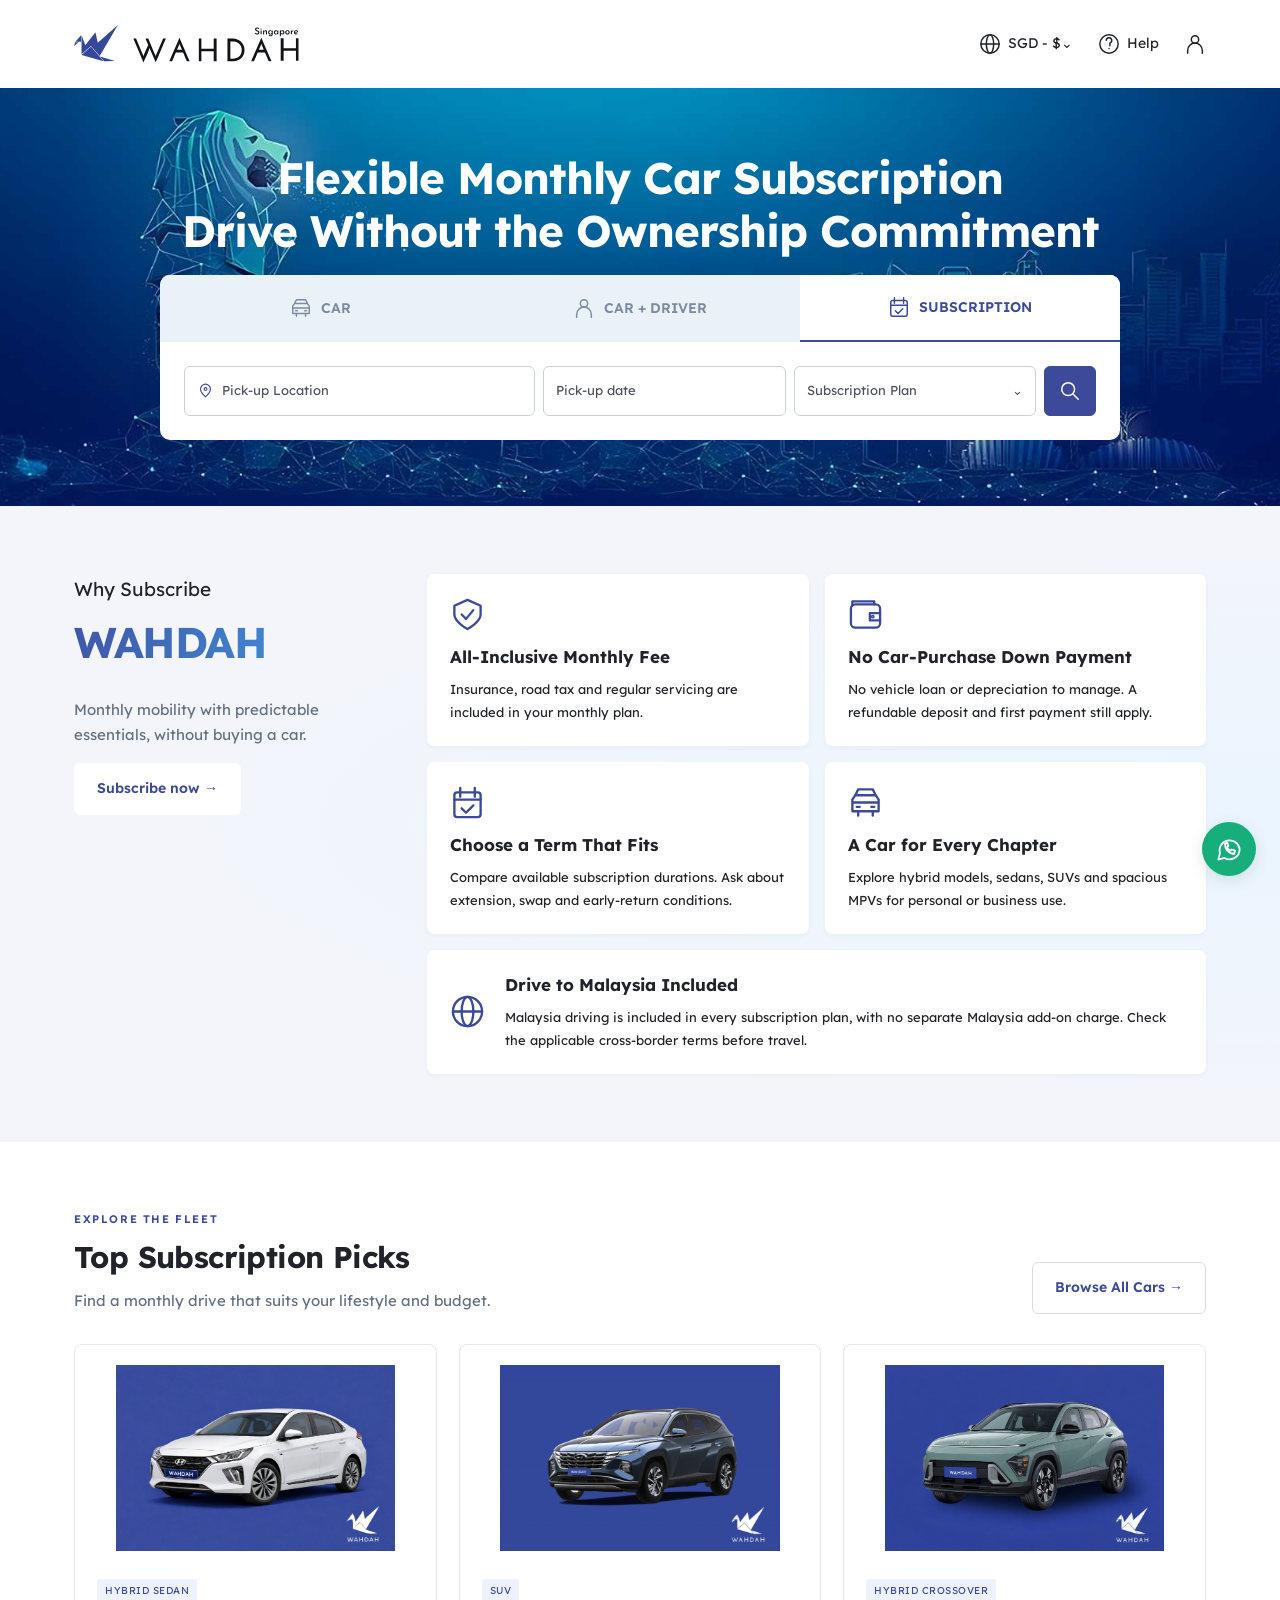
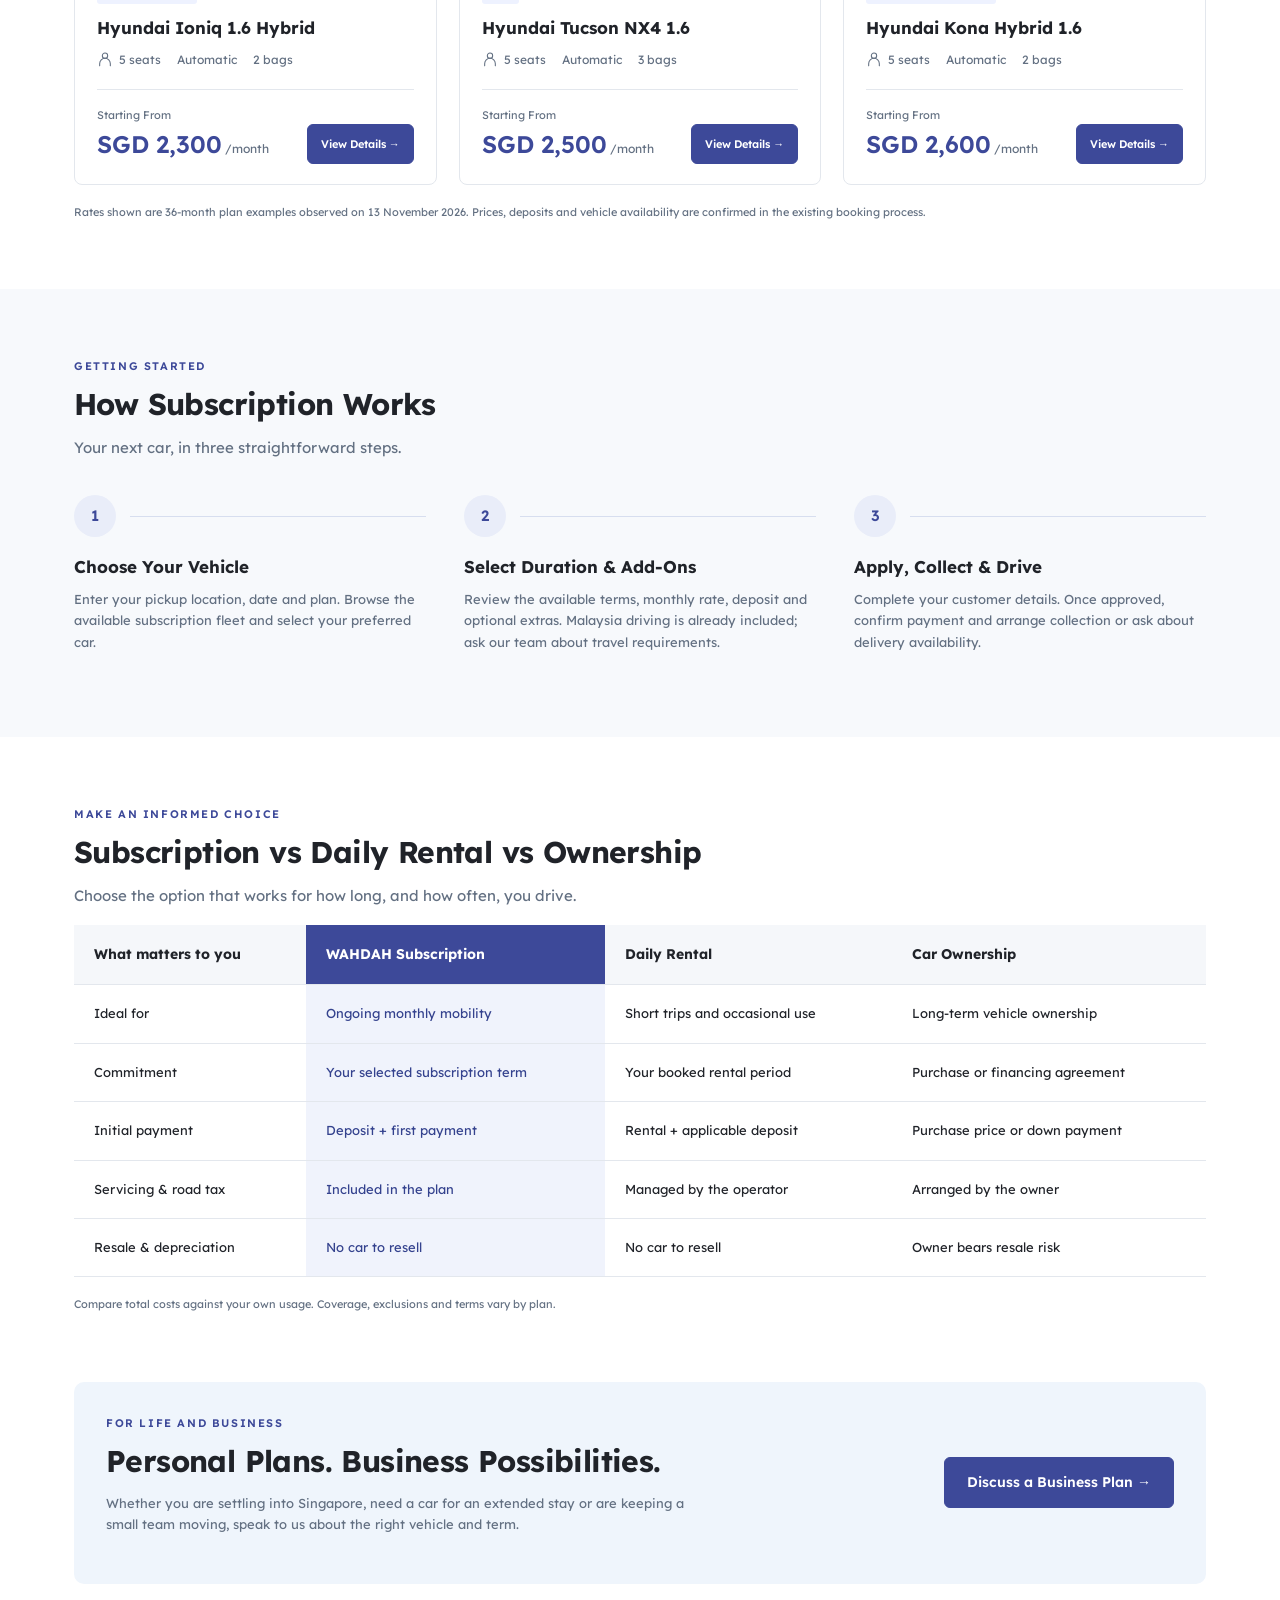
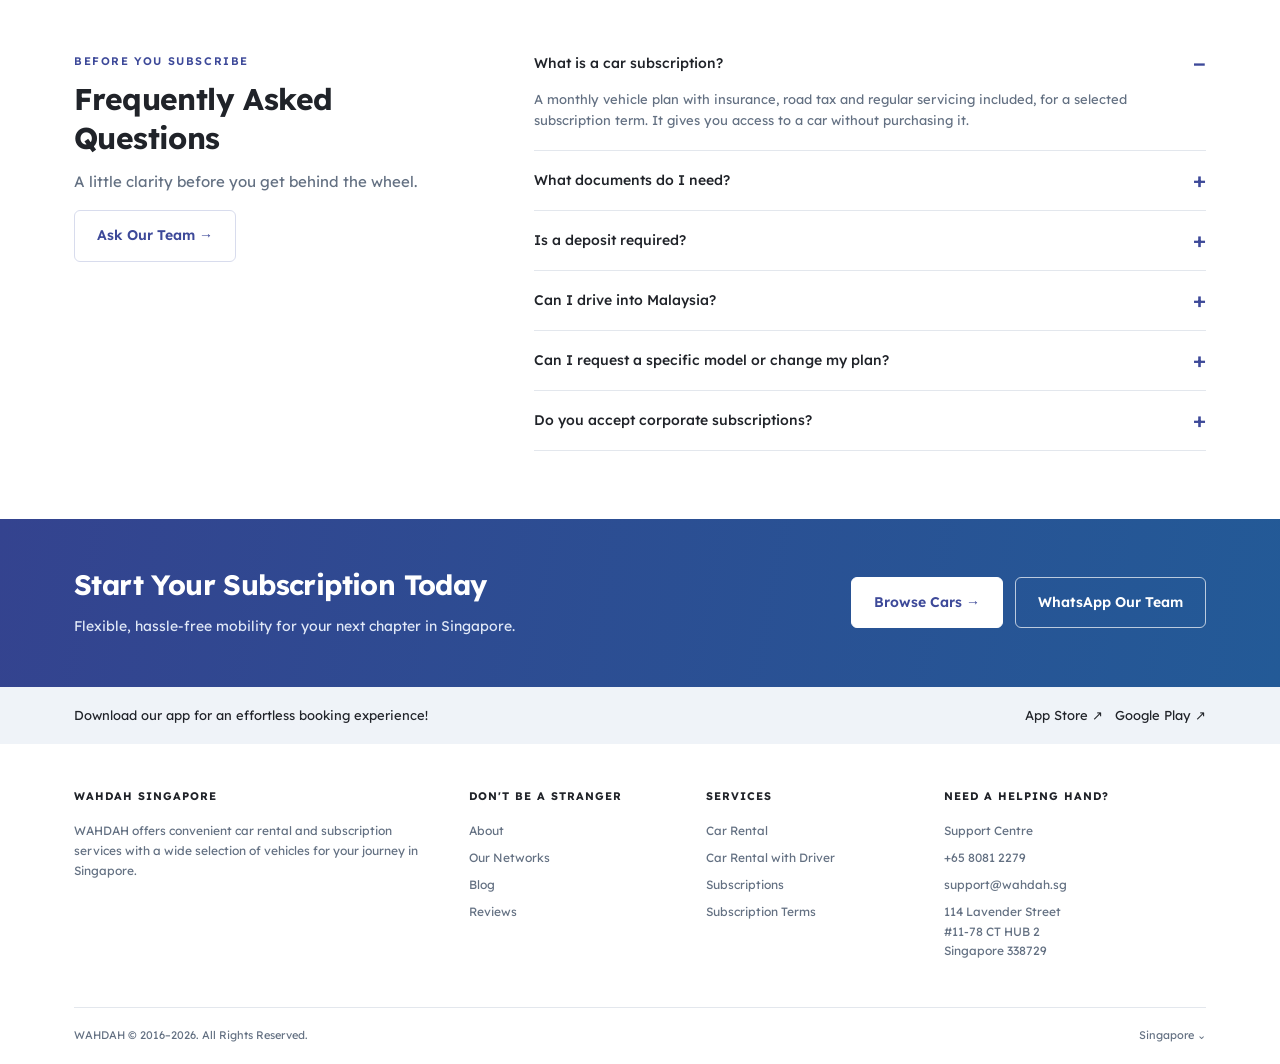
==== commit d554dc69: "Remove hero buttons and supporting promotional text" ====
--- a/index.html
+++ b/index.html
@@ -6,8 +6,8 @@
 <svg aria-hidden="true" style="position:absolute;width:0;height:0;overflow:hidden" xmlns="http://www.w3.org/2000/svg"><defs><symbol id="car" viewBox="0 0 24 24"><path d="m5 7 2-4h10l2 4 2 3v8H3v-8l2-3Zm0 0h14M3 12h18M7 18v3M17 18v3M6 15h2m8 0h2"/></symbol><symbol id="pin" viewBox="0 0 24 24"><path d="M19 10c0 5-7 11-7 11S5 15 5 10a7 7 0 1 1 14 0Z"/><circle cx="12" cy="10" r="2"/></symbol><symbol id="search" viewBox="0 0 24 24"><circle cx="10" cy="10" r="7"/><path d="m15 15 6 6"/></symbol><symbol id="shield" viewBox="0 0 24 24"><path d="m12 2 9 4v6c0 5-9 10-9 10S3 17 3 12V6l9-4Z"/><path d="m8 12 3 3 5-6"/></symbol><symbol id="calendar" viewBox="0 0 24 24"><rect x="3" y="5" width="18" height="17" rx="2"/><path d="M7 2v6m10-6v6M3 10h18m-13 6 3 3 5-5"/></symbol><symbol id="wallet" viewBox="0 0 24 24"><rect x="2" y="5" width="20" height="16" rx="3"/><path d="M3 6V3h15v2m4 6h-7v5h7"/><circle cx="17" cy="13.5" r=".5"/></symbol><symbol id="person" viewBox="0 0 24 24"><circle cx="12" cy="7" r="4"/><path d="M4 22v-3a8 8 0 0 1 16 0v3"/></symbol><symbol id="globe" viewBox="0 0 24 24"><circle cx="12" cy="12" r="10"/><ellipse cx="12" cy="12" rx="4" ry="10"/><path d="M2 12h20"/></symbol><symbol id="help" viewBox="0 0 24 24"><circle cx="12" cy="12" r="10"/><path d="M9 8a3 3 0 1 1 4 3v3m-1 3h.01"/></symbol><symbol id="chat" viewBox="0 0 24 24"><path d="M21 11.5a9 9 0 0 1-13.5 8L2 21l1.5-5.5A9 9 0 1 1 21 11.5Z"/><path d="M8 7c0 5 3 8 8 9l1-3-3-1-1 1c-2-1-3-2-3-3l1-1-1-3-2 1Z"/></symbol></defs></svg>
 <header class="container site-header"><a href="https://www.wahdah.sg/" aria-label="WAHDAH Singapore home"><img class="logo" src="[data-uri]" alt="WAHDAH Singapore"></a><nav class="header-links" aria-label="Main"><a href="booking.html?step=vehicles"><svg class="icon"><use href="#globe"/></svg> SGD - $⌄</a><a href="https://www.wahdah.sg/help" aria-label="Support centre"><svg class="icon"><use href="#help"/></svg><span class="help-label">Help</span></a><a href="booking.html?step=vehicles" aria-label="My account"><svg class="icon"><use href="#person"/></svg></a></nav></header>
 <main>
-<section class="hero"><div class="container"><h1>Flexible Monthly Car Subscription<br>Drive Without the Ownership Commitment</h1><p>One monthly fee. Insurance, maintenance and road tax included.<br>A simpler way to drive in Singapore, for yourself or your business.</p><div class="actions"><a class="button white" href="booking.html?step=vehicles">Browse Subscription Cars →</a><a class="button outline-light" href="https://api.whatsapp.com/send?phone=6580812279"><svg class="icon"><use href="#chat"/></svg>WhatsApp Us for a Quick Quote</a></div>
-<div class="search-box" aria-label="Current subscription search layout"><nav class="service-tabs" aria-label="Services"><a href="https://www.wahdah.sg/"><svg class="icon"><use href="#car"/></svg>CAR</a><a href="https://www.wahdah.sg/car-with-driver"><svg class="icon"><use href="#person"/></svg>CAR + DRIVER</a><a class="active" href="booking.html?step=vehicles" aria-current="page"><svg class="icon"><use href="#calendar"/></svg>SUBSCRIPTION</a></nav><div class="search-fields"><a class="field" href="booking.html?step=vehicles"><svg class="icon"><use href="#pin"/></svg><span>Pick-up Location</span></a><a class="field" href="booking.html?step=vehicles"><span>Pick-up date</span></a><a class="field" href="booking.html?step=vehicles"><span>Subscription Plan</span>⌄</a><a class="button search-button" href="booking.html?step=vehicles" aria-label="Search on WAHDAH"><svg class="icon"><use href="#search"/></svg></a></div></div><p class="hero-note">Choose from available 3, 6, 12, 36 and 60-month plans. Refundable deposit and selected plan terms apply.</p></div></section>
+<section class="hero"><div class="container"><h1>Flexible Monthly Car Subscription<br>Drive Without the Ownership Commitment</h1>
+<div class="search-box" aria-label="Current subscription search layout"><nav class="service-tabs" aria-label="Services"><a href="https://www.wahdah.sg/"><svg class="icon"><use href="#car"/></svg>CAR</a><a href="https://www.wahdah.sg/car-with-driver"><svg class="icon"><use href="#person"/></svg>CAR + DRIVER</a><a class="active" href="booking.html?step=vehicles" aria-current="page"><svg class="icon"><use href="#calendar"/></svg>SUBSCRIPTION</a></nav><div class="search-fields"><a class="field" href="booking.html?step=vehicles"><svg class="icon"><use href="#pin"/></svg><span>Pick-up Location</span></a><a class="field" href="booking.html?step=vehicles"><span>Pick-up date</span></a><a class="field" href="booking.html?step=vehicles"><span>Subscription Plan</span>⌄</a><a class="button search-button" href="booking.html?step=vehicles" aria-label="Search on WAHDAH"><svg class="icon"><use href="#search"/></svg></a></div></div></div></section>
 <section class="section why"><div class="container why-layout"><div class="why-intro"><div class="why-title">Why Subscribe</div><span class="brand-word">WAHDAH</span><p class="muted">Monthly mobility with predictable essentials, without buying a car.</p><a href="booking.html?step=vehicles" class="button white">Subscribe now →</a></div><div class="benefits"><article class="benefit"><svg class="icon"><use href="#shield"/></svg><h3>All-Inclusive Monthly Fee</h3><p>Insurance, road tax and regular servicing are included in your monthly plan.</p></article><article class="benefit"><svg class="icon"><use href="#wallet"/></svg><h3>No Car-Purchase Down Payment</h3><p>No vehicle loan or depreciation to manage. A refundable deposit and first payment still apply.</p></article><article class="benefit"><svg class="icon"><use href="#calendar"/></svg><h3>Choose a Term That Fits</h3><p>Compare available subscription durations. Ask about extension, swap and early-return conditions.</p></article><article class="benefit"><svg class="icon"><use href="#car"/></svg><h3>A Car for Every Chapter</h3><p>Explore hybrid models, sedans, SUVs and spacious MPVs for personal or business use.</p></article><article class="benefit wide"><svg class="icon"><use href="#globe"/></svg><div><h3>Drive to Malaysia Included</h3><p>Malaysia driving is included in every subscription plan, with no separate Malaysia add-on charge. Check the applicable cross-border terms before travel.</p></div></article></div></div></section>
 <section class="section" id="subscription-cars"><div class="container"><div class="section-title"><div><div class="eyebrow">Explore the fleet</div><h2>Top Subscription Picks</h2><p class="muted">Find a monthly drive that suits your lifestyle and budget.</p></div><a class="button outline" href="booking.html?step=vehicles">Browse All Cars →</a></div><div class="cars">
 <article class="car"><img class="car-photo" src="[data-uri]